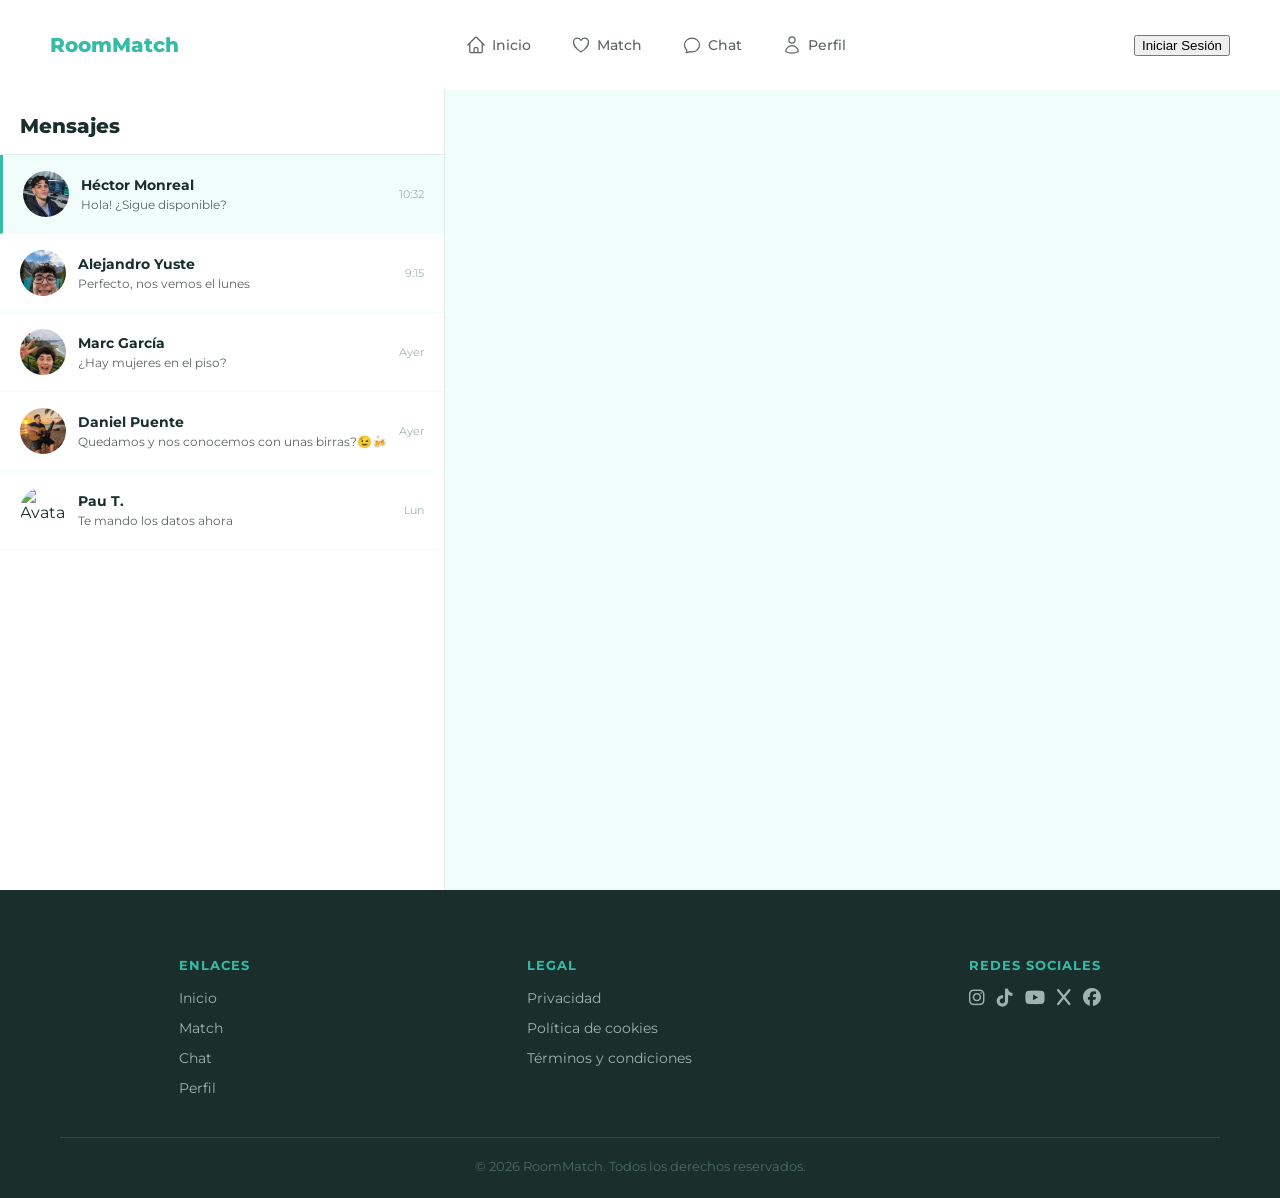
==== chat.html @ 23f3ef3a "logo" ====
<!doctype html>
<html lang="es">
  <head>
    <meta charset="UTF-8" />
    <meta name="viewport" content="width=device-width, initial-scale=1.0" />
    <title>Chat - RoomMatch</title>
    <link rel="icon" sizes="64x64" href="img/assets/logo-roommatch.png" />
    <link rel="stylesheet" href="css/chat.css" />
    <link rel="stylesheet" href="css/layout.css" />
    <link rel="preconnect" href="https://fonts.googleapis.com" />
    <link rel="preconnect" href="https://fonts.gstatic.com" crossorigin />
    <link
      href="https://fonts.googleapis.com/css2?family=Montserrat:ital,wght@0,100..900;1,100..900&display=swap"
      rel="stylesheet"
    />
    <link
      rel="stylesheet"
      href="https://cdnjs.cloudflare.com/ajax/libs/font-awesome/6.5.0/css/all.min.css"
    />
  </head>

  <body>
    <header>
      <div class="logo">
        <a href="index.html">RoomMatch</a>
      </div>

      <nav class="nav">
        <a href="index.html">
          <svg
            xmlns="http://www.w3.org/2000/svg"
            fill="none"
            viewBox="0 0 24 24"
            stroke-width="1.5"
            stroke="currentColor"
            class="icon"
          >
            <path
              stroke-linecap="round"
              stroke-linejoin="round"
              d="m2.25 12 8.954-8.955c.44-.439 1.152-.439 1.591 0L21.75 12M4.5 9.75v10.125c0 .621.504 1.125 1.125 1.125H9.75v-4.875c0-.621.504-1.125 1.125-1.125h2.25c.621 0 1.125.504 1.125 1.125V21h4.125c.621 0 1.125-.504 1.125-1.125V9.75M8.25 21h8.25"
            />
          </svg>
          Inicio
        </a>

        <a href="match.html">
          <svg
            xmlns="http://www.w3.org/2000/svg"
            fill="none"
            viewBox="0 0 24 24"
            stroke-width="1.5"
            stroke="currentColor"
            class="icon"
          >
            <path
              stroke-linecap="round"
              stroke-linejoin="round"
              d="M21 8.25c0-2.485-2.099-4.5-4.688-4.5-1.935 0-3.597 1.126-4.312 2.733-.715-1.607-2.377-2.733-4.313-2.733C5.1 3.75 3 5.765 3 8.25c0 7.22 9 12 9 12s9-4.78 9-12Z"
            />
          </svg>
          Match
        </a>

        <a href="chat.html">
          <svg
            xmlns="http://www.w3.org/2000/svg"
            fill="none"
            viewBox="0 0 24 24"
            stroke-width="1.5"
            stroke="currentColor"
            class="icon"
          >
            <path
              stroke-linecap="round"
              stroke-linejoin="round"
              d="M12 20.25c4.97 0 9-3.694 9-8.25s-4.03-8.25-9-8.25S3 7.444 3 12c0 2.104.859 4.023 2.273 5.48.432.447.74 1.04.586 1.641a4.483 4.483 0 0 1-.923 1.785A5.969 5.969 0 0 0 6 21c1.282 0 2.47-.402 3.445-1.087.81.22 1.668.337 2.555.337Z"
            />
          </svg>
          Chat
        </a>

        <a href="perfil.html">
          <svg
            xmlns="http://www.w3.org/2000/svg"
            fill="none"
            viewBox="0 0 24 24"
            stroke-width="1.5"
            stroke="currentColor"
            class="icon"
          >
            <path
              stroke-linecap="round"
              stroke-linejoin="round"
              d="M15.75 6a3.75 3.75 0 1 1-7.5 0 3.75 3.75 0 0 1 7.5 0ZM4.501 20.118a7.5 7.5 0 0 1 14.998 0A17.933 17.933 0 0 1 12 21.75c-2.676 0-5.216-.584-7.499-1.632Z"
            />
          </svg>
          Perfil
        </a>
      </nav>

      <div>
        <button>
          <a href="login.html">Iniciar Sesión</a>
        </button>
      </div>
    </header>

    <main class="chat-panel">
      <aside class="lista-chats">
        <div class="chats-cabecera">
          <h2>Mensajes</h2>
        </div>

        <div class="chat-item activo">
          <img src="img/personas/hector.png" alt="Avatar" class="chat-avatar" />
          <div class="chat-info">
            <span class="chat-nombre">Héctor Monreal</span>
            <span class="chat-ultimo-mensaje">Hola! ¿Sigue disponible?</span>
          </div>
          <span class="chat-hora">10:32</span>
        </div>

        <div class="chat-item">
          <img
            src="img/personas/alejandro.png"
            alt="Avatar"
            class="chat-avatar"
          />
          <div class="chat-info">
            <span class="chat-nombre">Alejandro Yuste</span>
            <span class="chat-ultimo-mensaje"
              >Perfecto, nos vemos el lunes</span
            >
          </div>
          <span class="chat-hora">9:15</span>
        </div>

        <div class="chat-item">
          <img src="img/personas/marc.png" alt="Avatar" class="chat-avatar" />
          <div class="chat-info">
            <span class="chat-nombre">Marc García</span>
            <span class="chat-ultimo-mensaje">¿Hay mujeres en el piso?</span>
          </div>
          <span class="chat-hora">Ayer</span>
        </div>

        <div class="chat-item">
          <img src="img/personas/daniel.png" alt="Avatar" class="chat-avatar" />
          <div class="chat-info">
            <span class="chat-nombre">Daniel Puente</span>
            <span class="chat-ultimo-mensaje"
              >Quedamos y nos conocemos con unas birras?😉🍻</span
            >
          </div>
          <span class="chat-hora">Ayer</span>
        </div>

        <div class="chat-item">
          <img
            src="https://i.pravatar.cc/150?img=60"
            alt="Avatar"
            class="chat-avatar"
          />
          <div class="chat-info">
            <span class="chat-nombre">Pau T.</span>
            <span class="chat-ultimo-mensaje">Te mando los datos ahora</span>
          </div>
          <span class="chat-hora">Lun</span>
        </div>
      </aside>

      <section class="ventana-chat">
        <div class="chat-vacio"></div>
      </section>
    </main>

    <footer class="footer">
      <div class="footer-contenido">
        <div class="footer-columna">
          <h4>Enlaces</h4>
          <a href="index.html">Inicio</a>
          <a href="match.html">Match</a>
          <a href="chat.html">Chat</a>
          <a href="perfil.html">Perfil</a>
        </div>

        <div class="footer-columna">
          <h4>Legal</h4>
          <a href="">Privacidad</a>
          <a href="">Política de cookies</a>
          <a href="">Términos y condiciones</a>
        </div>

        <div class="footer-columna">
          <h4>Redes sociales</h4>
          <div class="redes-sociales">
            <a href="https://www.instagram.com/?hl=es" target="_blank"
              ><i class="fa-brands fa-instagram"></i
            ></a>
            <a
              href="https://www.tiktok.com/login?lang=es-419&redirect_url=https%3A%2F%2Fwww.tiktok.com%2Fupload%3Flang%3Des"
              target="_blank"
              ><i class="fa-brands fa-tiktok"></i
            ></a>
            <a
              href="https://www.youtube.com/?app=desktop&hl=es&ie=ca&tab=i1&gl=ES"
              target="_blank"
              ><i class="fa-brands fa-youtube"></i
            ></a>
            <a href="https://x.com/?lang=es" target="_blank"
              ><i class="fa-brands fa-x"></i
            ></a>
            <a
              href="https://www.facebook.com/login/?next=https%3A%2F%2Fwww.facebook.com%2F%3Flocale%3Des_ES"
              target="_blank"
              ><i class="fa-brands fa-facebook"></i
            ></a>
          </div>
        </div>
      </div>

      <div class="footer-copy">
        <p>© 2026 RoomMatch. Todos los derechos reservados.</p>
      </div>
    </footer>
  </body>
</html>
---- css/chat.css ----
/* -------------------- */
/*      CHAT PANEL      */
/* -------------------- */

.chat-panel {
  display: flex;
  flex-wrap: wrap;
  height: 800px;
}

/* -------------------- */
/*     LISTA CHATS      */
/* -------------------- */

.lista-chats {
  background: #ffffff;
  border-right: 1px solid #e2eded;
  display: flex;
  flex-direction: column;
}

.chats-cabecera {
  padding: 24px 20px 16px;
  border-bottom: 1px solid #e2eded;
}

.chats-cabecera h2 {
  margin: 0;
  font-size: 20px;
  font-weight: 800;
  color: #1a2e2b;
}

.chat-item {
  display: flex;
  align-items: center;
  gap: 12px;
  padding: 16px 20px;
  border-bottom: 1px solid #f0fdfb;
}

.chat-item.activo {
  background-color: #f0fdfb;
  border-left: 3px solid #36bba7;
}

.chat-avatar {
  width: 46px;
  height: 46px;
  border-radius: 50%;
  object-fit: cover;
}

.chat-info {
  flex: 1;
  display: flex;
  flex-direction: column;
  gap: 3px;
}

.chat-nombre {
  font-size: 14px;
  font-weight: 700;
  color: #1a2e2b;
}

.chat-ultimo-mensaje {
  font-size: 12px;
  color: #5d6463;
}

.chat-hora {
  font-size: 11px;
  color: #a0b3b0;
}

/* -------------------- */
/*    VENTANA CHAT      */
/* -------------------- */

.ventana-chat {
  display: flex;
  align-items: center;
  justify-content: center;
  background-color: #f0fdfb;
}

.chat-vacio {
  text-align: center;
  color: #a0b3b0;
}

.chat-vacio i {
  font-size: 48px;
  margin-bottom: 12px;
  display: block;
}

.chat-vacio p {
  font-size: 15px;
  font-weight: 500;
}
---- css/layout.css ----
/*BODY GLOBAL*/

body {
  margin: 0;
  font-family: "Montserrat", sans-serif;
  background-color: #f0fdfb;
  color: #1a2e2b;
}

a {
  text-decoration: none;
  color: black;
}

.icon {
  width: 20px;
  height: 20px;
}

/*HEADER*/

header {
  display: flex;
  justify-content: space-between;
  align-items: center;
  height: 80px;
  padding: 5px 50px;
  background-color: #ffffff;
  top: 0;
}

.logo a {
  font-weight: 800;
  color: #36bba7;
  font-size: 20px;
}

/*NAV*/

.nav {
  display: flex;
  align-items: center;
  gap: 8px;
}

.nav a {
  display: flex;
  align-items: center;
  gap: 6px;
  padding: 8px 16px;
  border-radius: 30px;
  color: #5d6463;
  font-size: 14px;
  font-weight: 500;
  transition:
    background-color 0.25s ease,
    color 0.25s ease;
}

.nav a:hover {
  background-color: #f0fdfb;
  color: #36bba7;
}

/*BOTÓN*/

.header-botones {
  display: flex;
  align-items: center;
  gap: 8px;
}

.btn-login {
  font-family: "Montserrat", sans-serif;
  font-weight: 600;
  font-size: 14px;
  color: #5d6463;
  padding: 10px 16px;
  border-radius: 20px;
}

.btn-registro {
  font-family: "Montserrat", sans-serif;
  font-weight: 700;
  font-size: 14px;
  color: white;
  background-color: #36bba7;
  padding: 12px 22px;
  border-radius: 20px;
}

/*FOOTER*/

.footer {
  background-color: #1a2e2b;
  padding: 50px 60px 24px 60px;
  margin-top: 0;
}

.footer-contenido {
  width: auto;
  margin: 0 auto;
  display: flex;
  justify-content: space-around;
  flex-wrap: wrap;
  gap: 40px;
}

.footer-columna {
  display: flex;
  flex-direction: column;
  gap: 12px;
}

.footer-columna h4 {
  font-size: 13px;
  font-weight: 700;
  color: #36bba7;
  text-transform: uppercase;
  letter-spacing: 1px;
  margin-bottom: 4px;
}

.footer-columna a {
  color: #a0b3b0;
  font-size: 14px;
  transition: color 0.25s ease;
}

.redes-sociales {
  display: flex;
  gap: 12px;
}

.footer-columna i {
  font-size: 18px;
  color: #a0b3b0;
}

.footer-copy {
  text-align: center;
  margin-top: 40px;
  padding-top: 20px;
  border-top: 1px solid #2e4a45;
}

.footer-copy p {
  font-size: 13px;
  color: #4d6b66;
  margin: 0;
}
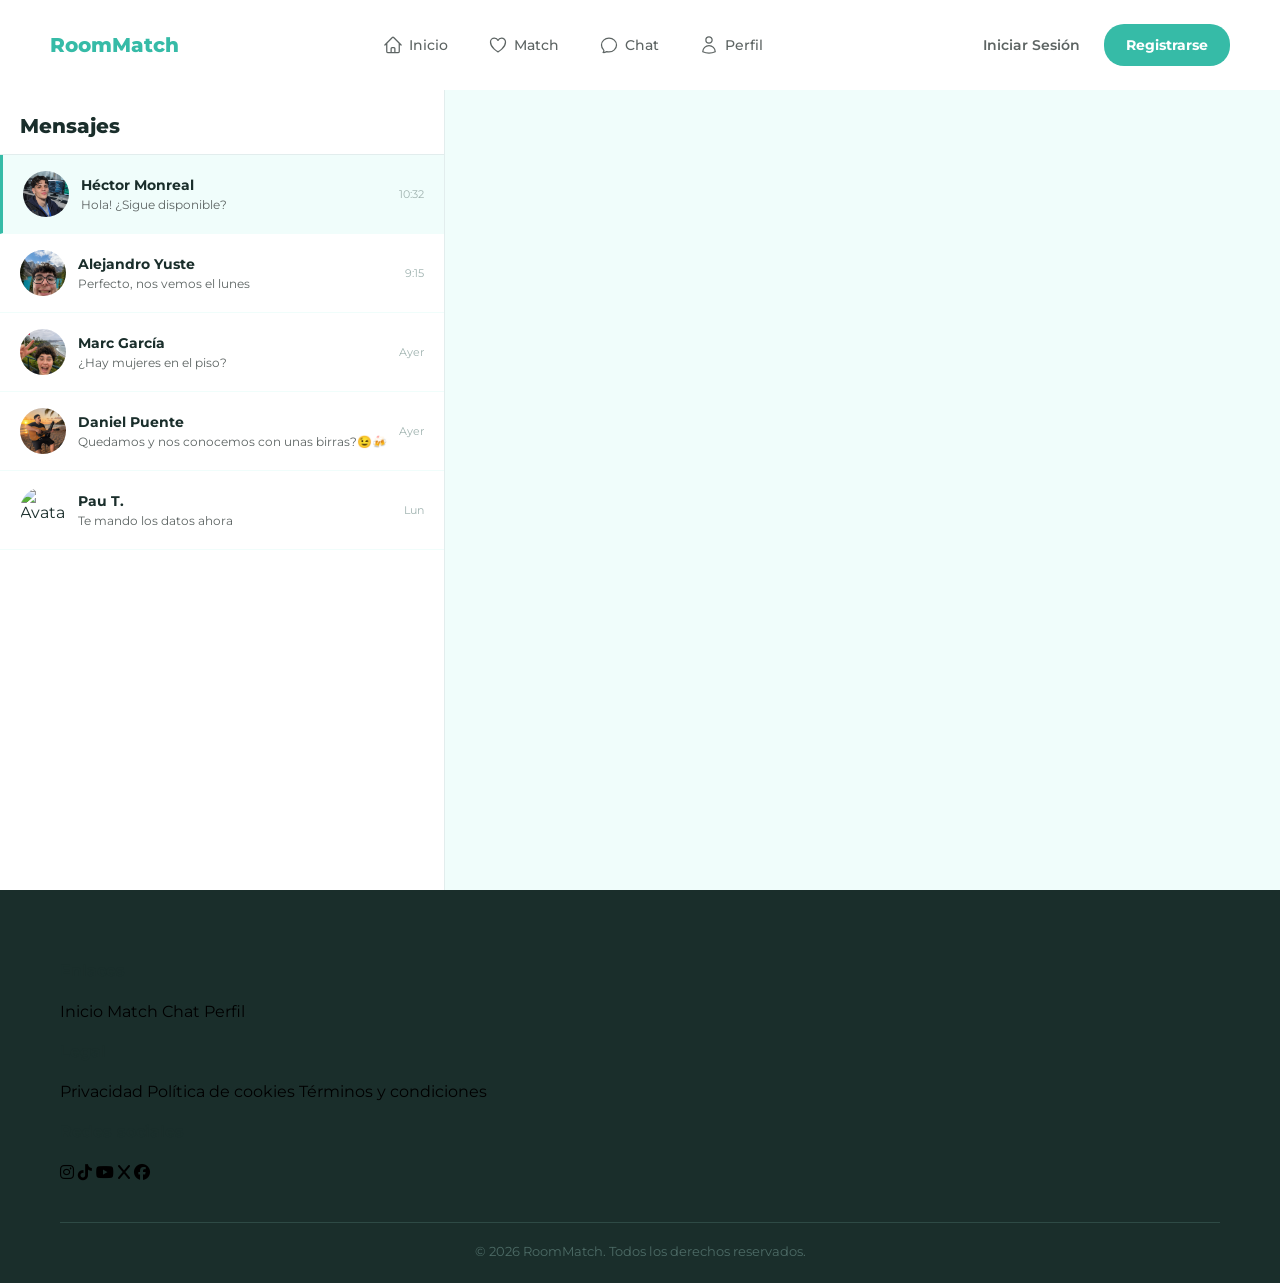
==== commit 944bcb45: "clean up" ====
--- a/chat.html
+++ b/chat.html
@@ -99,10 +99,9 @@
         </a>
       </nav>
 
-      <div>
-        <button>
-          <a href="login.html">Iniciar Sesión</a>
-        </button>
+      <div class="header-actions">
+        <a href="login.html" class="btn-login">Iniciar Sesión</a>
+        <a href="register.html" class="btn-register">Registrarse</a>
       </div>
     </header>
 
--- a/css/layout.css
+++ b/css/layout.css
@@ -1,4 +1,6 @@
-/*BODY GLOBAL*/
+/* -------------------- */
+/*     GLOBAL BODY      */
+/* -------------------- */
 
 body {
   margin: 0;
@@ -17,7 +19,9 @@
   height: 20px;
 }
 
-/*HEADER*/
+/* -------------------- */
+/*       HEADER         */
+/* -------------------- */
 
 header {
   display: flex;
@@ -35,7 +39,9 @@
   font-size: 20px;
 }
 
-/*NAV*/
+/* -------------------- */
+/*         NAV          */
+/* -------------------- */
 
 .nav {
   display: flex;
@@ -62,9 +68,11 @@
   color: #36bba7;
 }
 
-/*BOTÓN*/
+/* -------------------- */
+/*    HEADER BUTTONS    */
+/* -------------------- */
 
-.header-botones {
+.header-actions {
   display: flex;
   align-items: center;
   gap: 8px;
@@ -79,7 +87,7 @@
   border-radius: 20px;
 }
 
-.btn-registro {
+.btn-register {
   font-family: "Montserrat", sans-serif;
   font-weight: 700;
   font-size: 14px;
@@ -89,7 +97,9 @@
   border-radius: 20px;
 }
 
-/*FOOTER*/
+/* -------------------- */
+/*       FOOTER         */
+/* -------------------- */
 
 .footer {
   background-color: #1a2e2b;
@@ -97,7 +107,7 @@
   margin-top: 0;
 }
 
-.footer-contenido {
+.footer-content {
   width: auto;
   margin: 0 auto;
   display: flex;
@@ -106,13 +116,13 @@
   gap: 40px;
 }
 
-.footer-columna {
+.footer-col {
   display: flex;
   flex-direction: column;
   gap: 12px;
 }
 
-.footer-columna h4 {
+.footer-col h4 {
   font-size: 13px;
   font-weight: 700;
   color: #36bba7;
@@ -121,18 +131,18 @@
   margin-bottom: 4px;
 }
 
-.footer-columna a {
+.footer-col a {
   color: #a0b3b0;
   font-size: 14px;
   transition: color 0.25s ease;
 }
 
-.redes-sociales {
+.footer-social {
   display: flex;
   gap: 12px;
 }
 
-.footer-columna i {
+.footer-col i {
   font-size: 18px;
   color: #a0b3b0;
 }
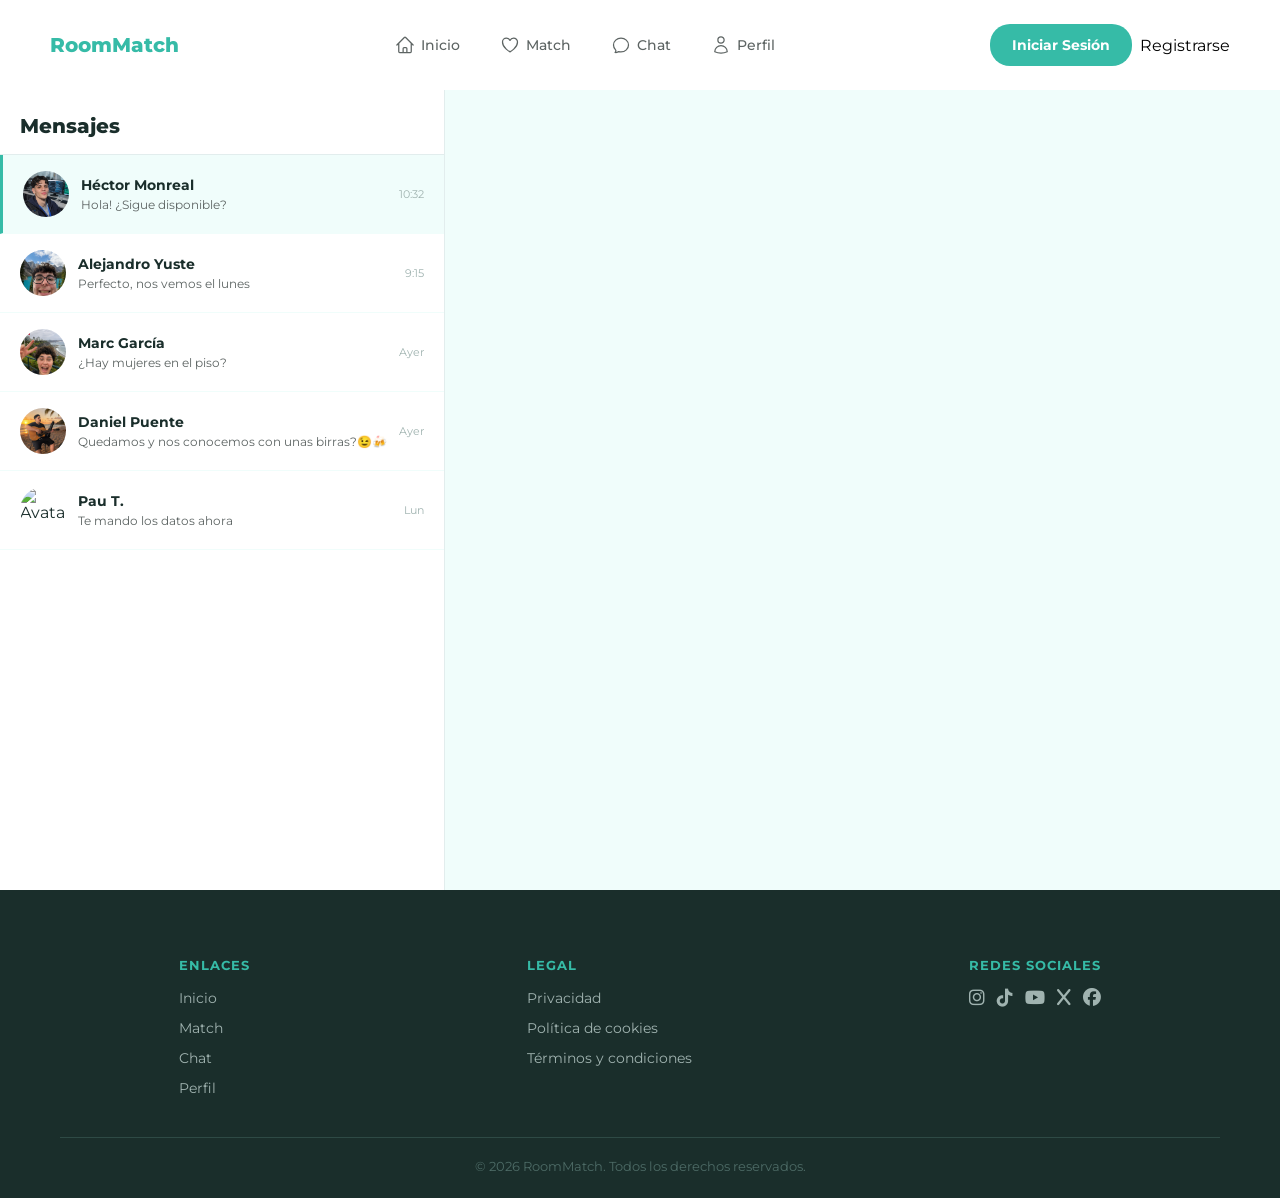
==== commit 827e2e50: "footer" ====
--- a/chat.html
+++ b/chat.html
@@ -175,50 +175,41 @@
     </main>
 
     <footer class="footer">
-      <div class="footer-contenido">
-        <div class="footer-columna">
+      <div class="footer-content">
+        <div class="footer-col">
           <h4>Enlaces</h4>
           <a href="index.html">Inicio</a>
           <a href="match.html">Match</a>
           <a href="chat.html">Chat</a>
           <a href="perfil.html">Perfil</a>
         </div>
-
-        <div class="footer-columna">
+        <div class="footer-col">
           <h4>Legal</h4>
           <a href="">Privacidad</a>
           <a href="">Política de cookies</a>
           <a href="">Términos y condiciones</a>
         </div>
-
-        <div class="footer-columna">
+        <div class="footer-col">
           <h4>Redes sociales</h4>
-          <div class="redes-sociales">
+          <div class="footer-social">
             <a href="https://www.instagram.com/?hl=es" target="_blank"
               ><i class="fa-brands fa-instagram"></i
             ></a>
-            <a
-              href="https://www.tiktok.com/login?lang=es-419&redirect_url=https%3A%2F%2Fwww.tiktok.com%2Fupload%3Flang%3Des"
-              target="_blank"
+            <a href="https://www.tiktok.com/login" target="_blank"
               ><i class="fa-brands fa-tiktok"></i
             ></a>
-            <a
-              href="https://www.youtube.com/?app=desktop&hl=es&ie=ca&tab=i1&gl=ES"
-              target="_blank"
+            <a href="https://www.youtube.com/" target="_blank"
               ><i class="fa-brands fa-youtube"></i
             ></a>
             <a href="https://x.com/?lang=es" target="_blank"
               ><i class="fa-brands fa-x"></i
             ></a>
-            <a
-              href="https://www.facebook.com/login/?next=https%3A%2F%2Fwww.facebook.com%2F%3Flocale%3Des_ES"
-              target="_blank"
+            <a href="https://www.facebook.com/" target="_blank"
               ><i class="fa-brands fa-facebook"></i
             ></a>
           </div>
         </div>
       </div>
-
       <div class="footer-copy">
         <p>© 2026 RoomMatch. Todos los derechos reservados.</p>
       </div>
--- a/css/layout.css
+++ b/css/layout.css
@@ -80,15 +80,6 @@
 
 .btn-login {
   font-family: "Montserrat", sans-serif;
-  font-weight: 600;
-  font-size: 14px;
-  color: #5d6463;
-  padding: 10px 16px;
-  border-radius: 20px;
-}
-
-.btn-register {
-  font-family: "Montserrat", sans-serif;
   font-weight: 700;
   font-size: 14px;
   color: white;
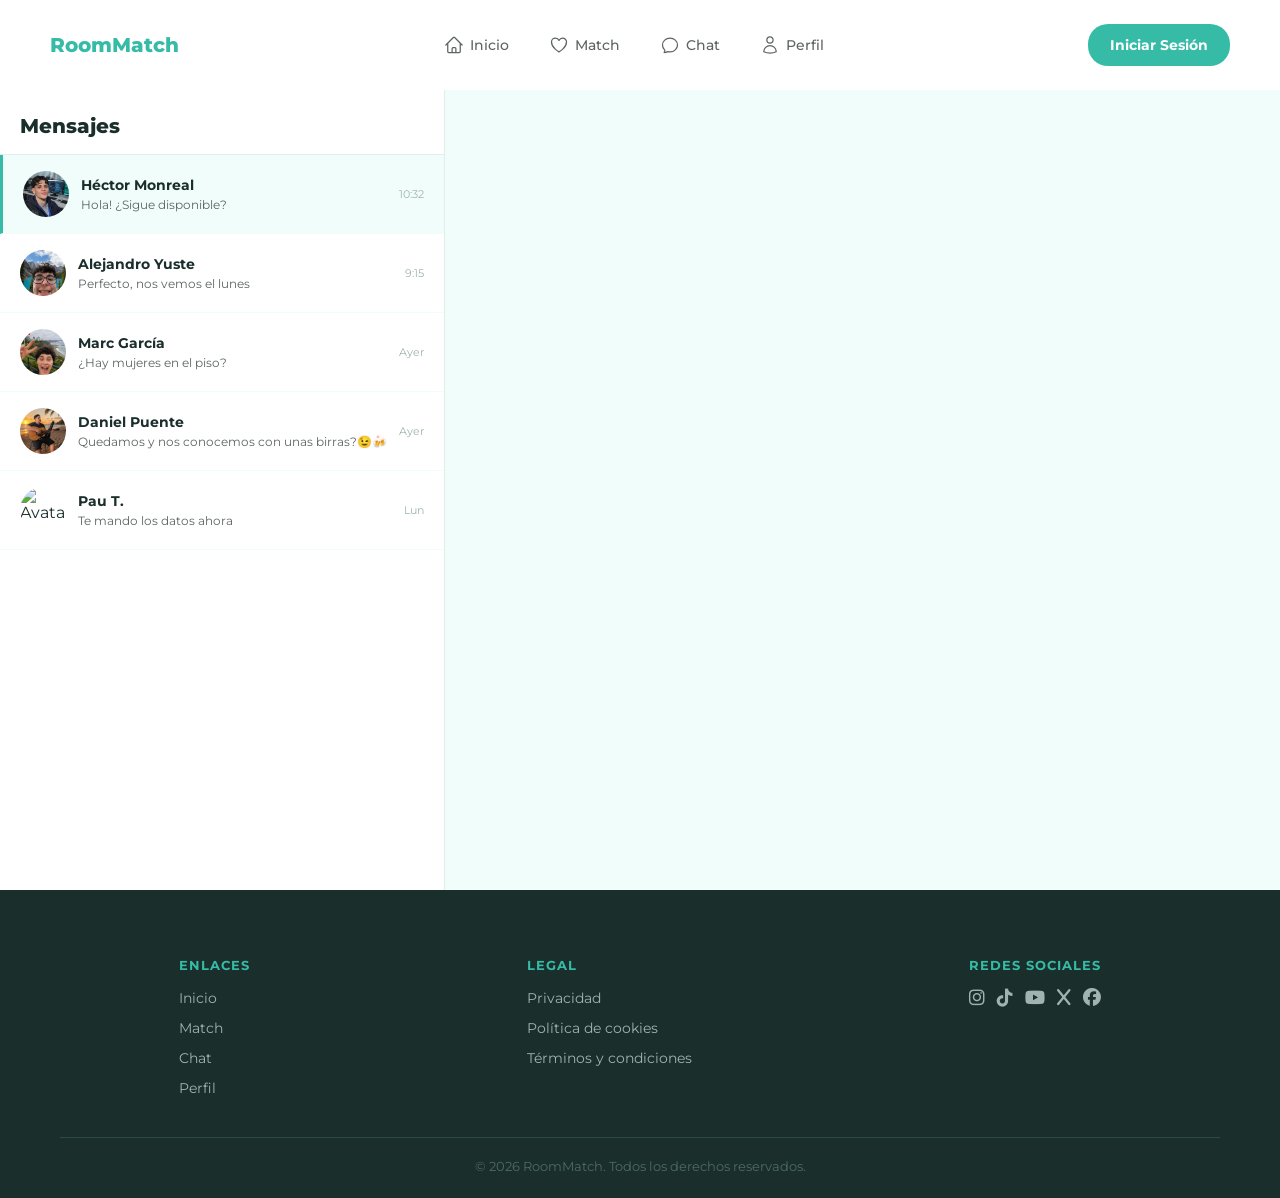
==== commit 510351f5: "header" ====
--- a/chat.html
+++ b/chat.html
@@ -101,7 +101,6 @@
 
       <div class="header-actions">
         <a href="login.html" class="btn-login">Iniciar Sesión</a>
-        <a href="register.html" class="btn-register">Registrarse</a>
       </div>
     </header>
 
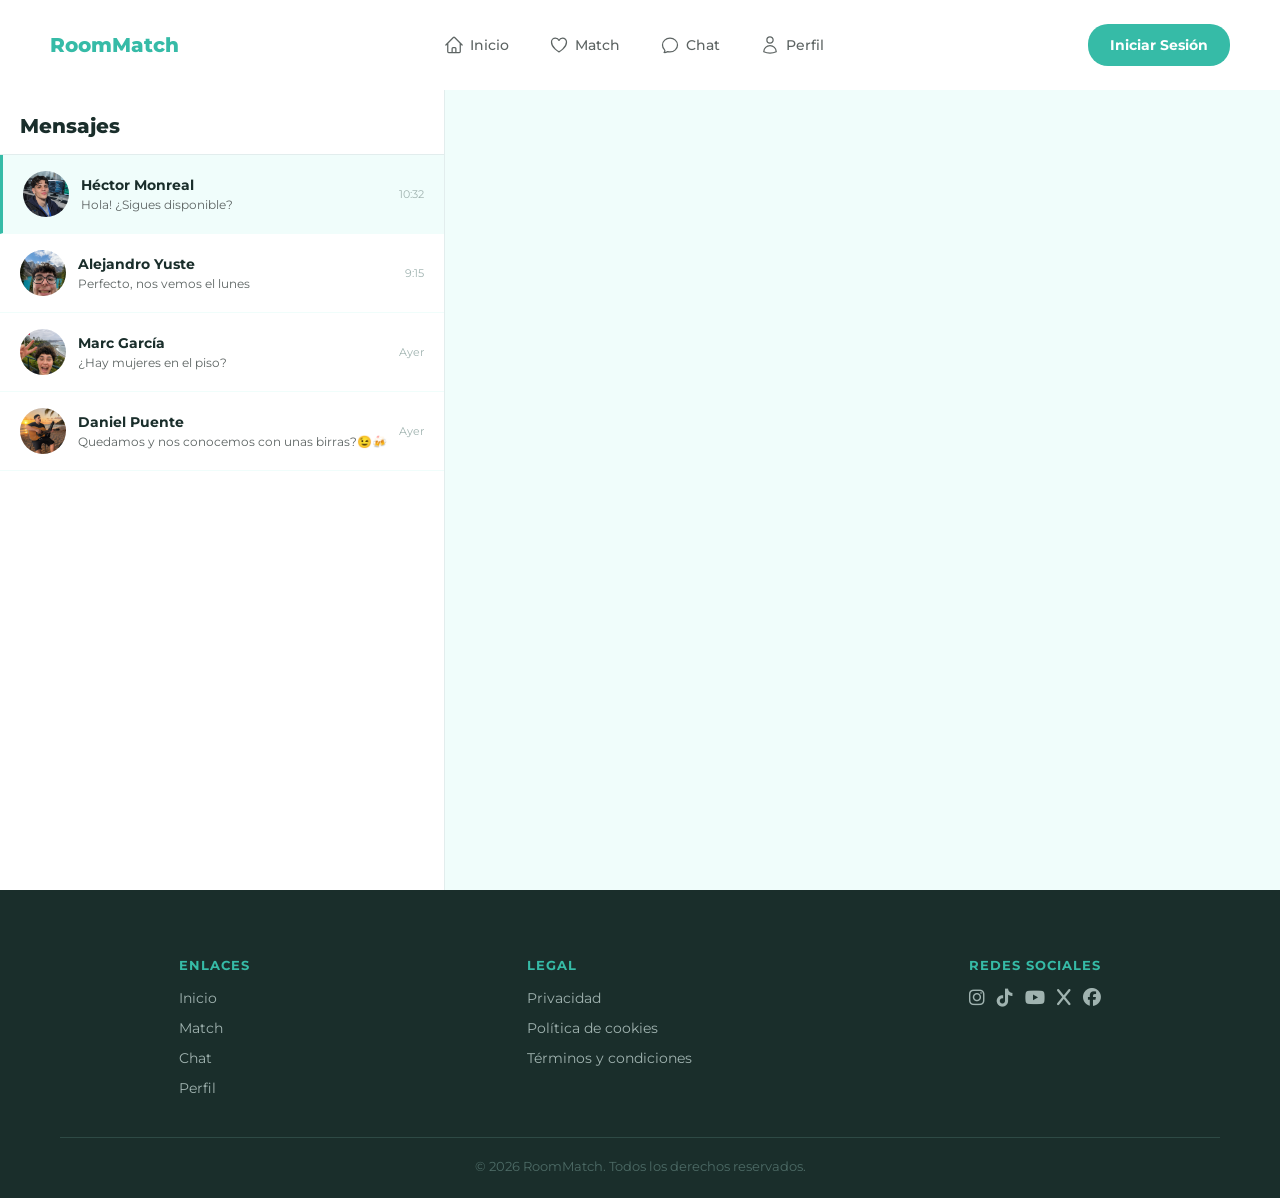
==== commit 78788328: "a" ====
--- a/chat.html
+++ b/chat.html
@@ -114,7 +114,7 @@
           <img src="img/personas/hector.png" alt="Avatar" class="chat-avatar" />
           <div class="chat-info">
             <span class="chat-nombre">Héctor Monreal</span>
-            <span class="chat-ultimo-mensaje">Hola! ¿Sigue disponible?</span>
+            <span class="chat-ultimo-mensaje">Hola! ¿Sigues disponible?</span>
           </div>
           <span class="chat-hora">10:32</span>
         </div>
@@ -152,19 +152,6 @@
             >
           </div>
           <span class="chat-hora">Ayer</span>
-        </div>
-
-        <div class="chat-item">
-          <img
-            src="https://i.pravatar.cc/150?img=60"
-            alt="Avatar"
-            class="chat-avatar"
-          />
-          <div class="chat-info">
-            <span class="chat-nombre">Pau T.</span>
-            <span class="chat-ultimo-mensaje">Te mando los datos ahora</span>
-          </div>
-          <span class="chat-hora">Lun</span>
         </div>
       </aside>
 
--- a/css/layout.css
+++ b/css/layout.css
@@ -68,6 +68,12 @@
   color: #36bba7;
 }
 
+.nav a.activo {
+  background-color: #f0fdfb;
+  color: #36bba7;
+  font-weight: 700;
+}
+
 /* -------------------- */
 /*    HEADER BUTTONS    */
 /* -------------------- */
@@ -86,6 +92,12 @@
   background-color: #36bba7;
   padding: 12px 22px;
   border-radius: 20px;
+  transition: background-color 0.25s ease;
+}
+
+.btn-login:hover {
+  background-color: #1a2e2b;
+  color: white;
 }
 
 /* -------------------- */
@@ -128,6 +140,10 @@
   transition: color 0.25s ease;
 }
 
+.footer-col a:hover {
+  color: #ffffff;
+}
+
 .footer-social {
   display: flex;
   gap: 12px;
@@ -136,6 +152,12 @@
 .footer-col i {
   font-size: 18px;
   color: #a0b3b0;
+  cursor: pointer;
+  transition: color 0.25s ease;
+}
+
+.footer-col i:hover {
+  color: #36bba7;
 }
 
 .footer-copy {
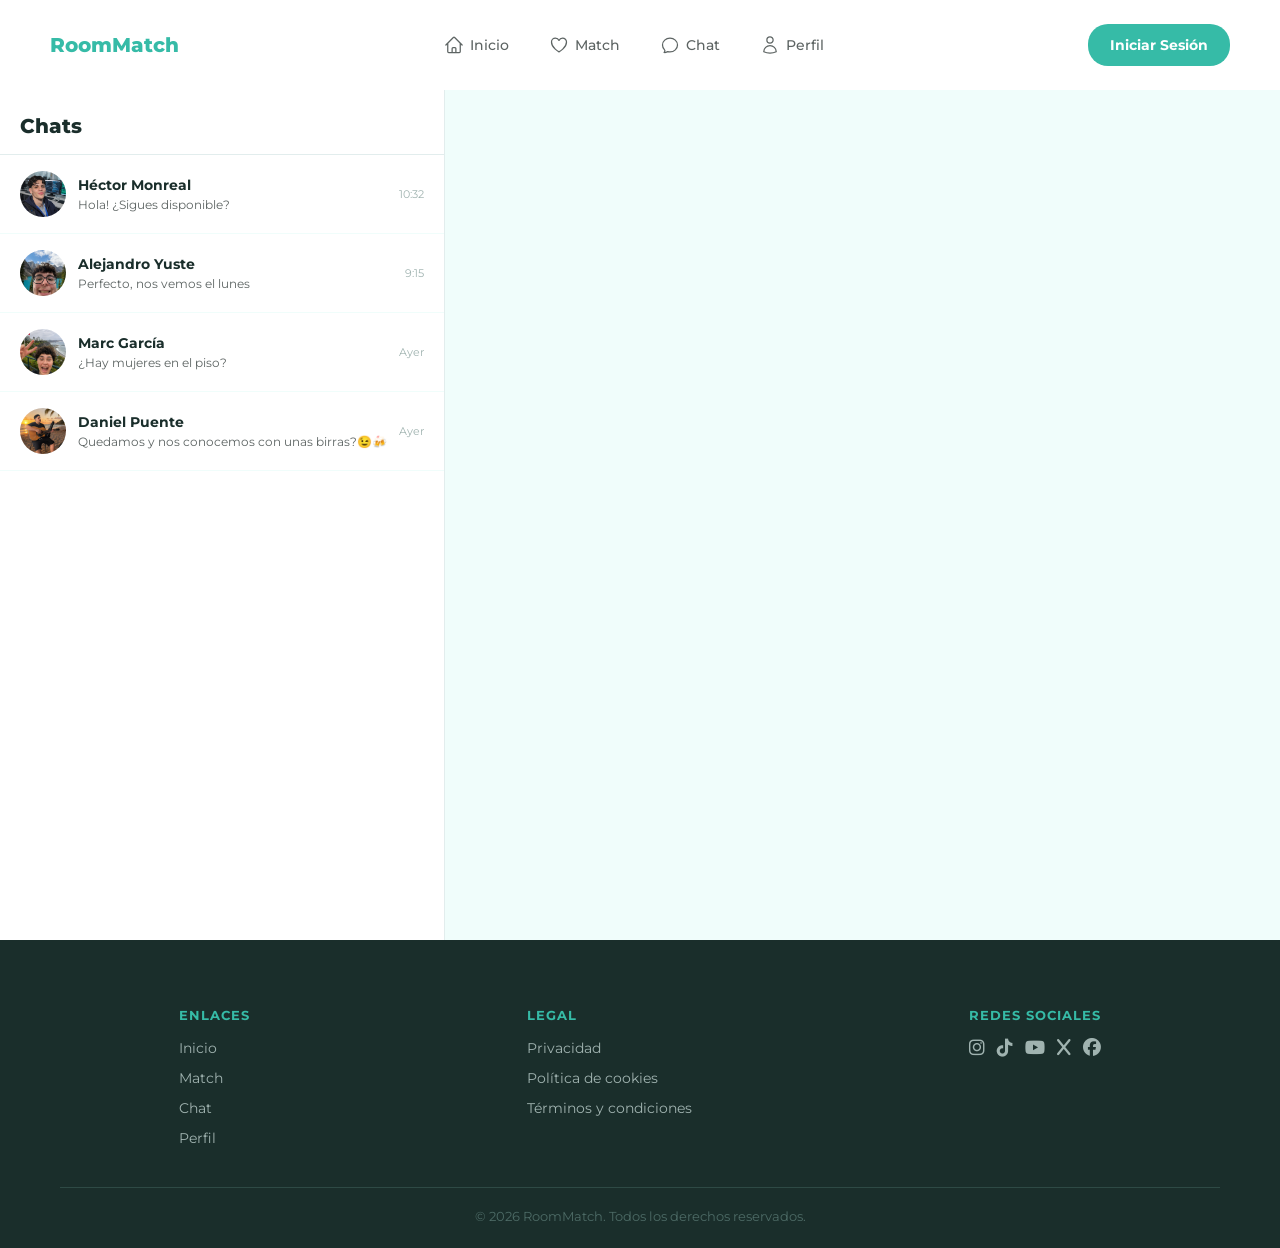
==== commit c2b7edb7: "a" ====
--- a/chat.html
+++ b/chat.html
@@ -107,10 +107,10 @@
     <main class="chat-panel">
       <aside class="lista-chats">
         <div class="chats-cabecera">
-          <h2>Mensajes</h2>
-        </div>
-
-        <div class="chat-item activo">
+          <h2>Chats</h2>
+        </div>
+
+        <div class="chat-item">
           <img src="img/personas/hector.png" alt="Avatar" class="chat-avatar" />
           <div class="chat-info">
             <span class="chat-nombre">Héctor Monreal</span>
--- a/css/chat.css
+++ b/css/chat.css
@@ -5,7 +5,7 @@
 .chat-panel {
   display: flex;
   flex-wrap: wrap;
-  height: 800px;
+  height: 850px;
 }
 
 /* -------------------- */
@@ -37,6 +37,15 @@
   gap: 12px;
   padding: 16px 20px;
   border-bottom: 1px solid #f0fdfb;
+  cursor: pointer;
+  transition:
+    background-color 0.2s ease,
+    border-left 0.2s ease;
+}
+
+.chat-item:hover {
+  background-color: #f0fdfb;
+  border-left: 3px solid #a0f5e8;
 }
 
 .chat-item.activo {
@@ -49,6 +58,11 @@
   height: 46px;
   border-radius: 50%;
   object-fit: cover;
+  transition: transform 0.2s ease;
+}
+
+.chat-item:hover .chat-avatar {
+  transform: scale(1.08);
 }
 
 .chat-info {
@@ -56,22 +70,32 @@
   display: flex;
   flex-direction: column;
   gap: 3px;
+  overflow: hidden;
 }
 
 .chat-nombre {
   font-size: 14px;
   font-weight: 700;
   color: #1a2e2b;
+  transition: color 0.2s ease;
+}
+
+.chat-item:hover .chat-nombre {
+  color: #36bba7;
 }
 
 .chat-ultimo-mensaje {
   font-size: 12px;
   color: #5d6463;
+  white-space: nowrap;
+  overflow: hidden;
+  text-overflow: ellipsis;
 }
 
 .chat-hora {
   font-size: 11px;
   color: #a0b3b0;
+  flex-shrink: 0;
 }
 
 /* -------------------- */
